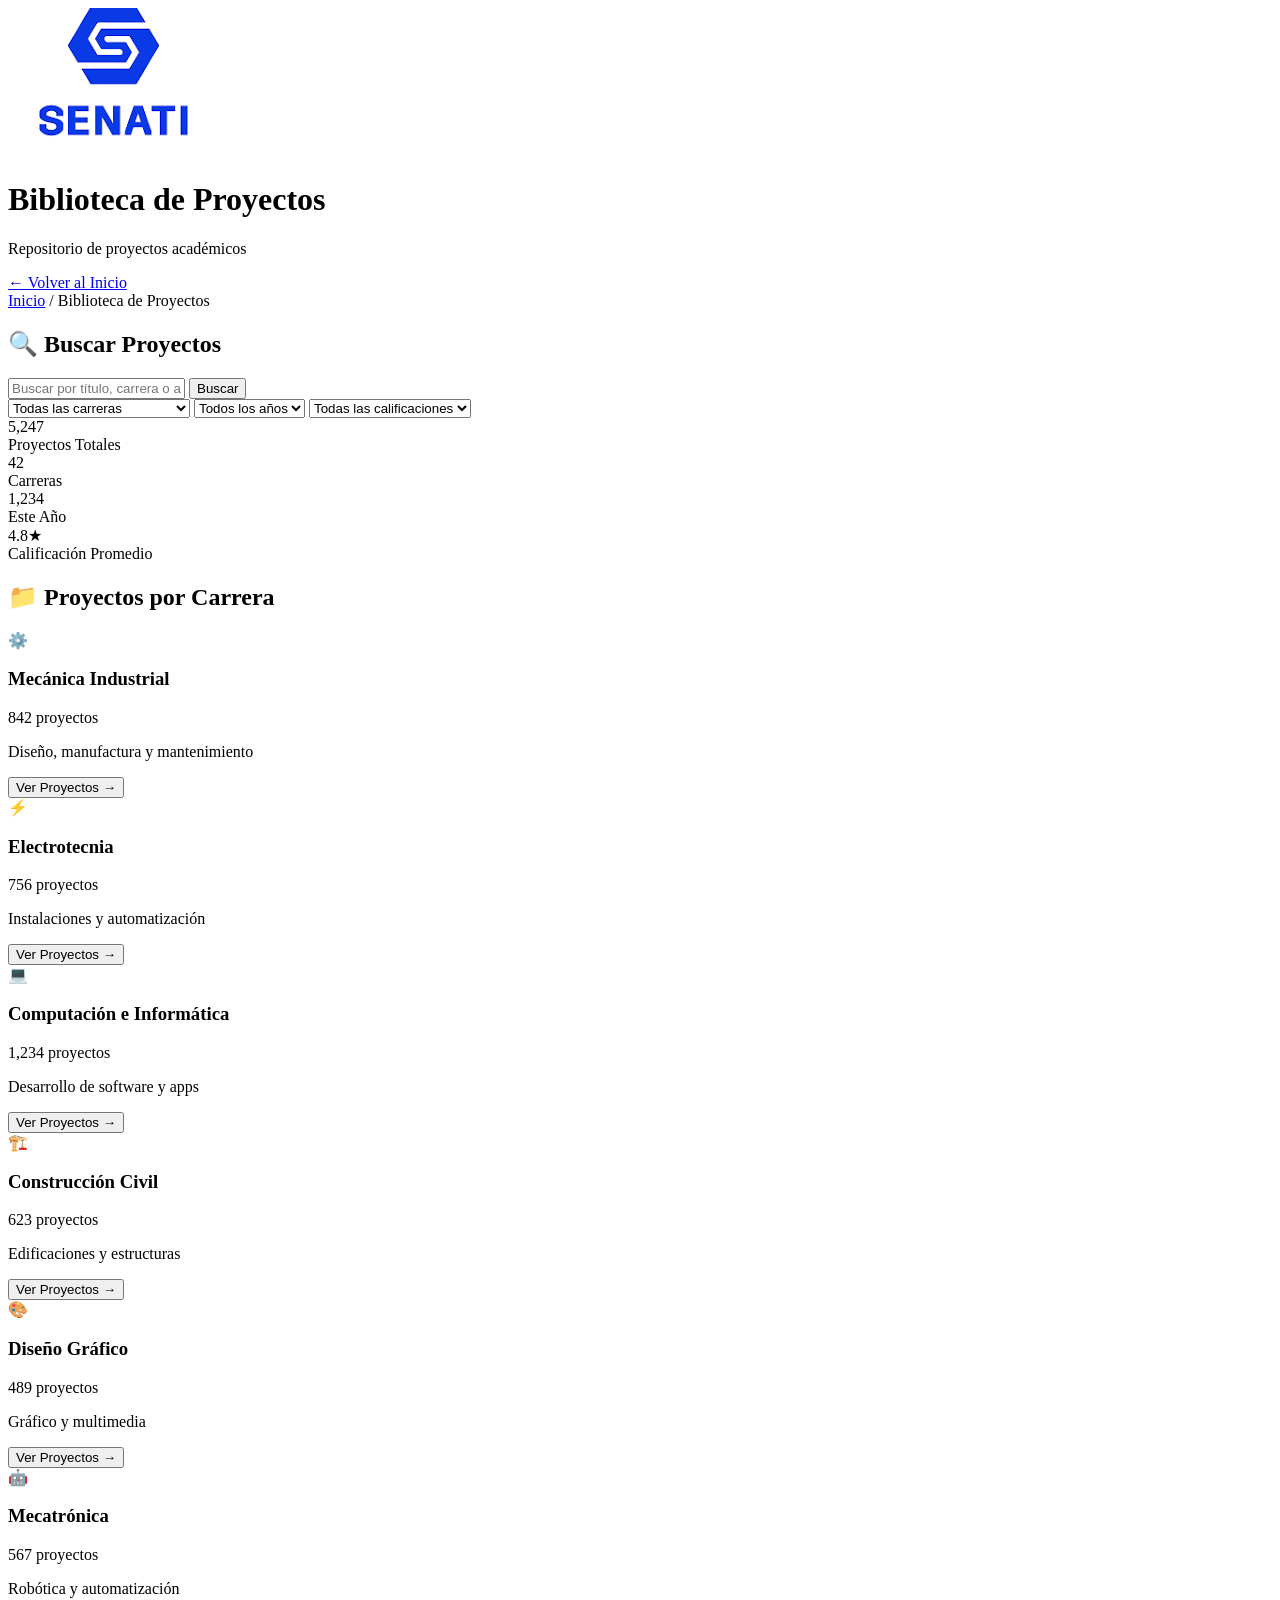
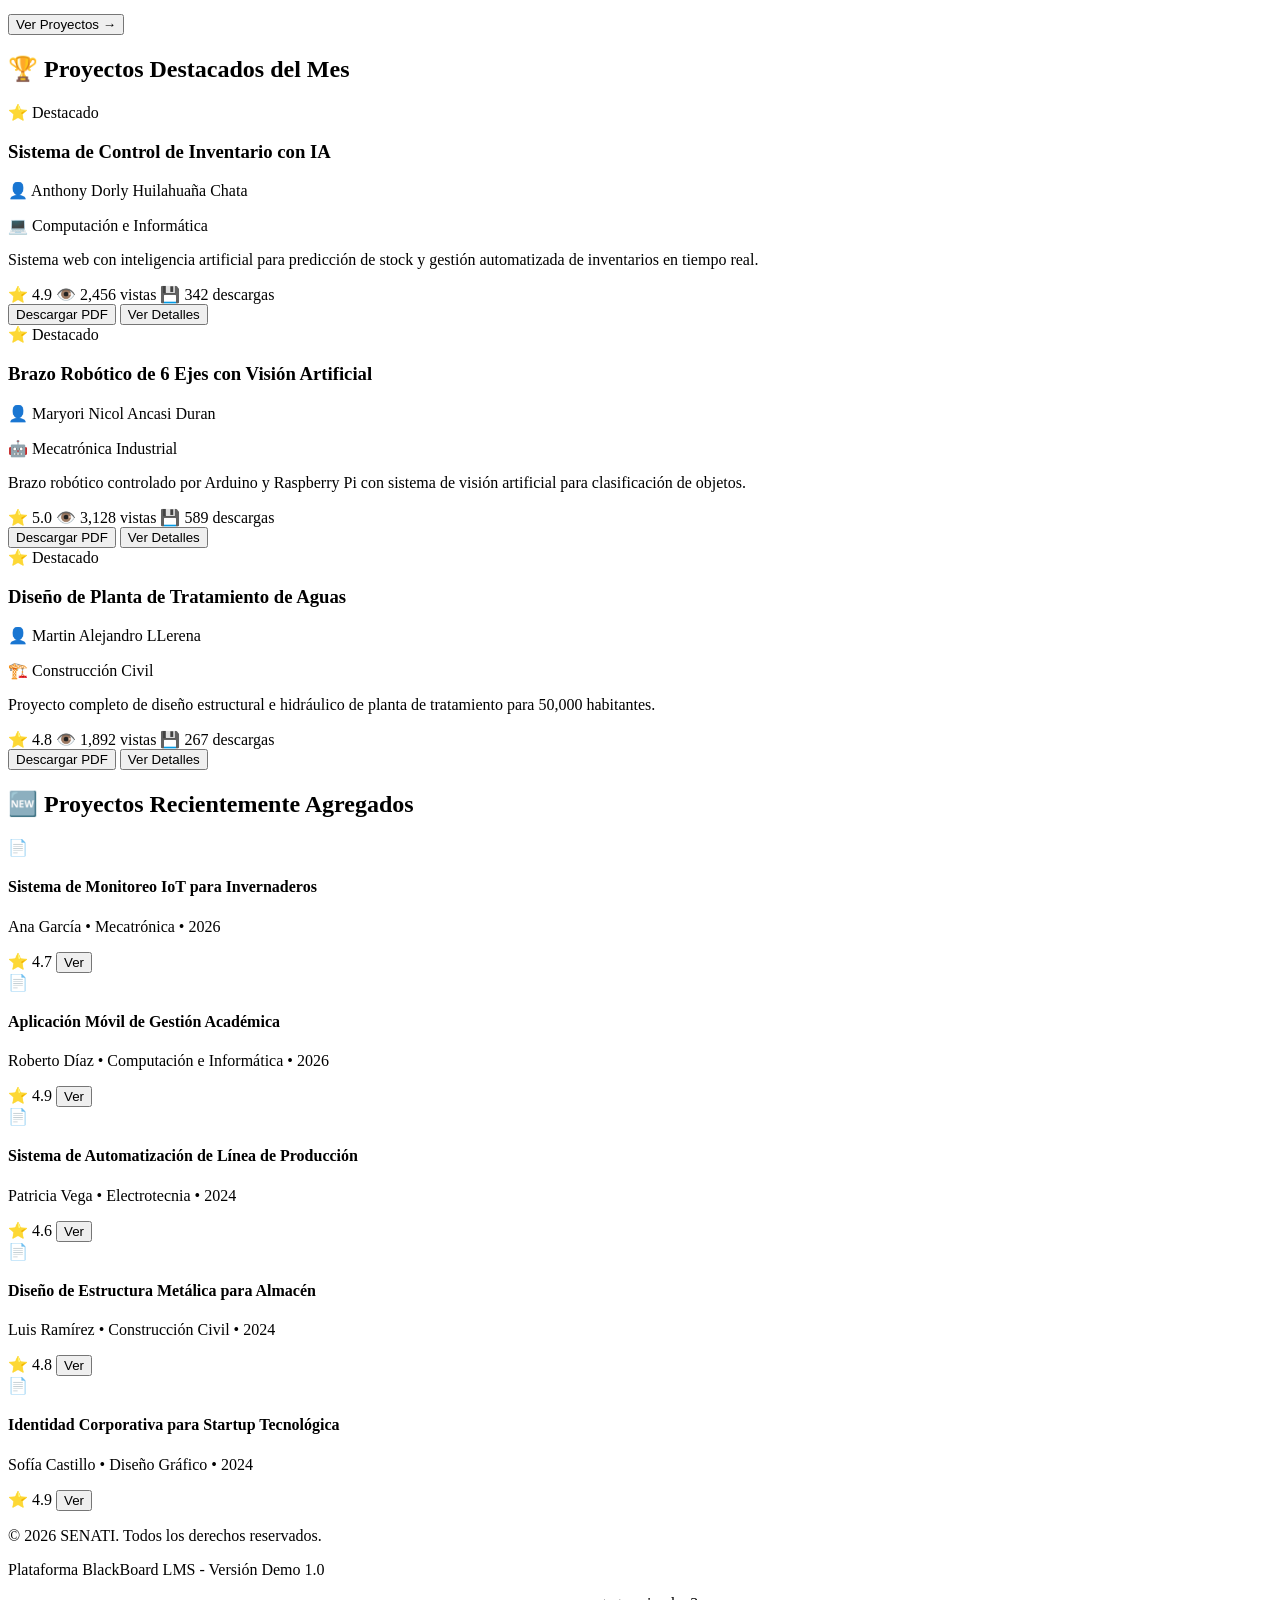
==== page/biblioteca_proyectos.html @ ffcbe1ad "biblioteca_proyectos.html culminado" ====
<!DOCTYPE html>
<html lang="es">
<head>
    <meta charset="UTF-8">
    <meta name="viewport" content="width=device-width, initial-scale=1.0">
    <title>Biblioteca de Proyectos - SENATI</title>
    <link rel="shortcut icon" href="../img/logo-senati.png" type="image/x-icon">
    <link rel="stylesheet" href="../css/pages.css">
</head>
<body>

    <!-- HEADER -->
    <header class="page-header">
        <div class="header-content">
            <div class="header-left">
                <img src="../img/logo-senati.png" alt="SENATI" class="logo">
                <div class="header-title">
                    <h1>Biblioteca de Proyectos</h1>
                    <p>Repositorio de proyectos académicos</p>
                </div>
            </div>
            <a href="../index.html" class="btn-back">← Volver al Inicio</a>
        </div>
    </header>

    <!-- MAIN -->
    <main class="main-content">

        <!-- BREADCRUMB -->
        <div class="breadcrumb">
            <a href="../index.html">Inicio</a> / <span>Biblioteca de Proyectos</span>
        </div>

        <!-- SEARCH -->
        <div class="search-container">
            <h2>🔍 Buscar Proyectos</h2>
            <div class="search-bar">
                <input type="text" placeholder="Buscar por título, carrera o autor...">
                <button class="btn-search">Buscar</button>
            </div>
            <div class="search-filters">
                <select>
                    <option>Todas las carreras</option>
                    <option>Mecánica Industrial</option>
                    <option>Electrotecnia</option>
                    <option>Computación e Informática</option>
                    <option>Construcción Civil</option>
                    <option>Mecatrónica</option>
                </select>
                <select>
                    <option>Todos los años</option>
                    <option>2024</option>
                    <option>2023</option>
                    <option>2022</option>
                </select>
                <select>
                    <option>Todas las calificaciones</option>
                    <option>Excelente (18-20)</option>
                    <option>Bueno (15-17)</option>
                </select>
            </div>
        </div>

        <!-- STATS -->
        <div class="stats-grid">
            <div class="stat-card">
                <div class="stat-number">5,247</div>
                <div class="stat-label">Proyectos Totales</div>
            </div>
            <div class="stat-card">
                <div class="stat-number">42</div>
                <div class="stat-label">Carreras</div>
            </div>
            <div class="stat-card">
                <div class="stat-number">1,234</div>
                <div class="stat-label">Este Año</div>
            </div>
            <div class="stat-card">
                <div class="stat-number">4.8★</div>
                <div class="stat-label">Calificación Promedio</div>
            </div>
        </div>

        <!-- PROYECTOS POR CARRERA -->
        <section class="projects-by-career">
            <h2>📁 Proyectos por Carrera</h2>
            <div class="career-projects-grid">
                <div class="career-project-card">
                    <div class="career-project-icon">⚙️</div>
                    <h3>Mecánica Industrial</h3>
                    <p class="project-count">842 proyectos</p>
                    <p class="project-desc">Diseño, manufactura y mantenimiento</p>
                    <button class="btn-view-projects">Ver Proyectos →</button>
                </div>

                <div class="career-project-card">
                    <div class="career-project-icon">⚡</div>
                    <h3>Electrotecnia</h3>
                    <p class="project-count">756 proyectos</p>
                    <p class="project-desc">Instalaciones y automatización</p>
                    <button class="btn-view-projects">Ver Proyectos →</button>
                </div>

                <div class="career-project-card">
                    <div class="career-project-icon">💻</div>
                    <h3>Computación e Informática</h3>
                    <p class="project-count">1,234 proyectos</p>
                    <p class="project-desc">Desarrollo de software y apps</p>
                    <button class="btn-view-projects">Ver Proyectos →</button>
                </div>

                <div class="career-project-card">
                    <div class="career-project-icon">🏗️</div>
                    <h3>Construcción Civil</h3>
                    <p class="project-count">623 proyectos</p>
                    <p class="project-desc">Edificaciones y estructuras</p>
                    <button class="btn-view-projects">Ver Proyectos →</button>
                </div>

                <div class="career-project-card">
                    <div class="career-project-icon">🎨</div>
                    <h3>Diseño Gráfico</h3>
                    <p class="project-count">489 proyectos</p>
                    <p class="project-desc">Gráfico y multimedia</p>
                    <button class="btn-view-projects">Ver Proyectos →</button>
                </div>

                <div class="career-project-card">
                    <div class="career-project-icon">🤖</div>
                    <h3>Mecatrónica</h3>
                    <p class="project-count">567 proyectos</p>
                    <p class="project-desc">Robótica y automatización</p>
                    <button class="btn-view-projects">Ver Proyectos →</button>
                </div>
            </div>
        </section>

        <!-- DESTACADOS -->
        <section class="featured-projects">
            <h2>🏆 Proyectos Destacados del Mes</h2>
            <div class="featured-grid">
                <div class="featured-card">
                    <div class="featured-badge">⭐ Destacado</div>
                    <h3>Sistema de Control de Inventario con IA</h3>
                    <p class="featured-author">👤 Anthony Dorly Huilahuaña Chata</p>
                    <p class="featured-career">💻 Computación e Informática</p>
                    <p class="featured-desc">Sistema web con inteligencia artificial para predicción de stock y gestión automatizada de inventarios en tiempo real.</p>
                    <div class="featured-stats">
                        <span>⭐ 4.9</span>
                        <span>👁️ 2,456 vistas</span>
                        <span>💾 342 descargas</span>
                    </div>
                    <div class="featured-actions">
                        <button class="btn-download">Descargar PDF</button>
                        <button class="btn-view">Ver Detalles</button>
                    </div>
                </div>

                <div class="featured-card">
                    <div class="featured-badge">⭐ Destacado</div>
                    <h3>Brazo Robótico de 6 Ejes con Visión Artificial</h3>
                    <p class="featured-author">👤 Maryori Nicol Ancasi Duran</p>
                    <p class="featured-career">🤖 Mecatrónica Industrial</p>
                    <p class="featured-desc">Brazo robótico controlado por Arduino y Raspberry Pi con sistema de visión artificial para clasificación de objetos.</p>
                    <div class="featured-stats">
                        <span>⭐ 5.0</span>
                        <span>👁️ 3,128 vistas</span>
                        <span>💾 589 descargas</span>
                    </div>
                    <div class="featured-actions">
                        <button class="btn-download">Descargar PDF</button>
                        <button class="btn-view">Ver Detalles</button>
                    </div>
                </div>

                <div class="featured-card">
                    <div class="featured-badge">⭐ Destacado</div>
                    <h3>Diseño de Planta de Tratamiento de Aguas</h3>
                    <p class="featured-author">👤 Martin Alejandro LLerena</p>
                    <p class="featured-career">🏗️ Construcción Civil</p>
                    <p class="featured-desc">Proyecto completo de diseño estructural e hidráulico de planta de tratamiento para 50,000 habitantes.</p>
                    <div class="featured-stats">
                        <span>⭐ 4.8</span>
                        <span>👁️ 1,892 vistas</span>
                        <span>💾 267 descargas</span>
                    </div>
                    <div class="featured-actions">
                        <button class="btn-download">Descargar PDF</button>
                        <button class="btn-view">Ver Detalles</button>
                    </div>
                </div>
            </div>
        </section>

        <!-- RECIENTES -->
        <section class="recent-projects">
            <h2>🆕 Proyectos Recientemente Agregados</h2>
            <div class="recent-list">
                <div class="recent-item">
                    <div class="recent-icon">📄</div>
                    <div class="recent-info">
                        <h4>Sistema de Monitoreo IoT para Invernaderos</h4>
                        <p>Ana García • Mecatrónica • 2026</p>
                    </div>
                    <div class="recent-meta">
                        <span class="recent-rating">⭐ 4.7</span>
                        <button class="btn-small">Ver</button>
                    </div>
                </div>

                <div class="recent-item">
                    <div class="recent-icon">📄</div>
                    <div class="recent-info">
                        <h4>Aplicación Móvil de Gestión Académica</h4>
                        <p>Roberto Díaz • Computación e Informática • 2026</p>
                    </div>
                    <div class="recent-meta">
                        <span class="recent-rating">⭐ 4.9</span>
                        <button class="btn-small">Ver</button>
                    </div>
                </div>

                <div class="recent-item">
                    <div class="recent-icon">📄</div>
                    <div class="recent-info">
                        <h4>Sistema de Automatización de Línea de Producción</h4>
                        <p>Patricia Vega • Electrotecnia • 2024</p>
                    </div>
                    <div class="recent-meta">
                        <span class="recent-rating">⭐ 4.6</span>
                        <button class="btn-small">Ver</button>
                    </div>
                </div>

                <div class="recent-item">
                    <div class="recent-icon">📄</div>
                    <div class="recent-info">
                        <h4>Diseño de Estructura Metálica para Almacén</h4>
                        <p>Luis Ramírez • Construcción Civil • 2024</p>
                    </div>
                    <div class="recent-meta">
                        <span class="recent-rating">⭐ 4.8</span>
                        <button class="btn-small">Ver</button>
                    </div>
                </div>

                <div class="recent-item">
                    <div class="recent-icon">📄</div>
                    <div class="recent-info">
                        <h4>Identidad Corporativa para Startup Tecnológica</h4>
                        <p>Sofía Castillo • Diseño Gráfico • 2024</p>
                    </div>
                    <div class="recent-meta">
                        <span class="recent-rating">⭐ 4.9</span>
                        <button class="btn-small">Ver</button>
                    </div>
                </div>
            </div>
        </section>

        <footer class="page-footer">
    <div class="footer-content">
        <p>&copy; 2026 SENATI. Todos los derechos reservados.</p>
        <p>Plataforma BlackBoard LMS - Versión Demo 1.0</p>
    </div>
</footer>

    </main>

</body>
<div><center>parte terminada :3</center></div>


</html>
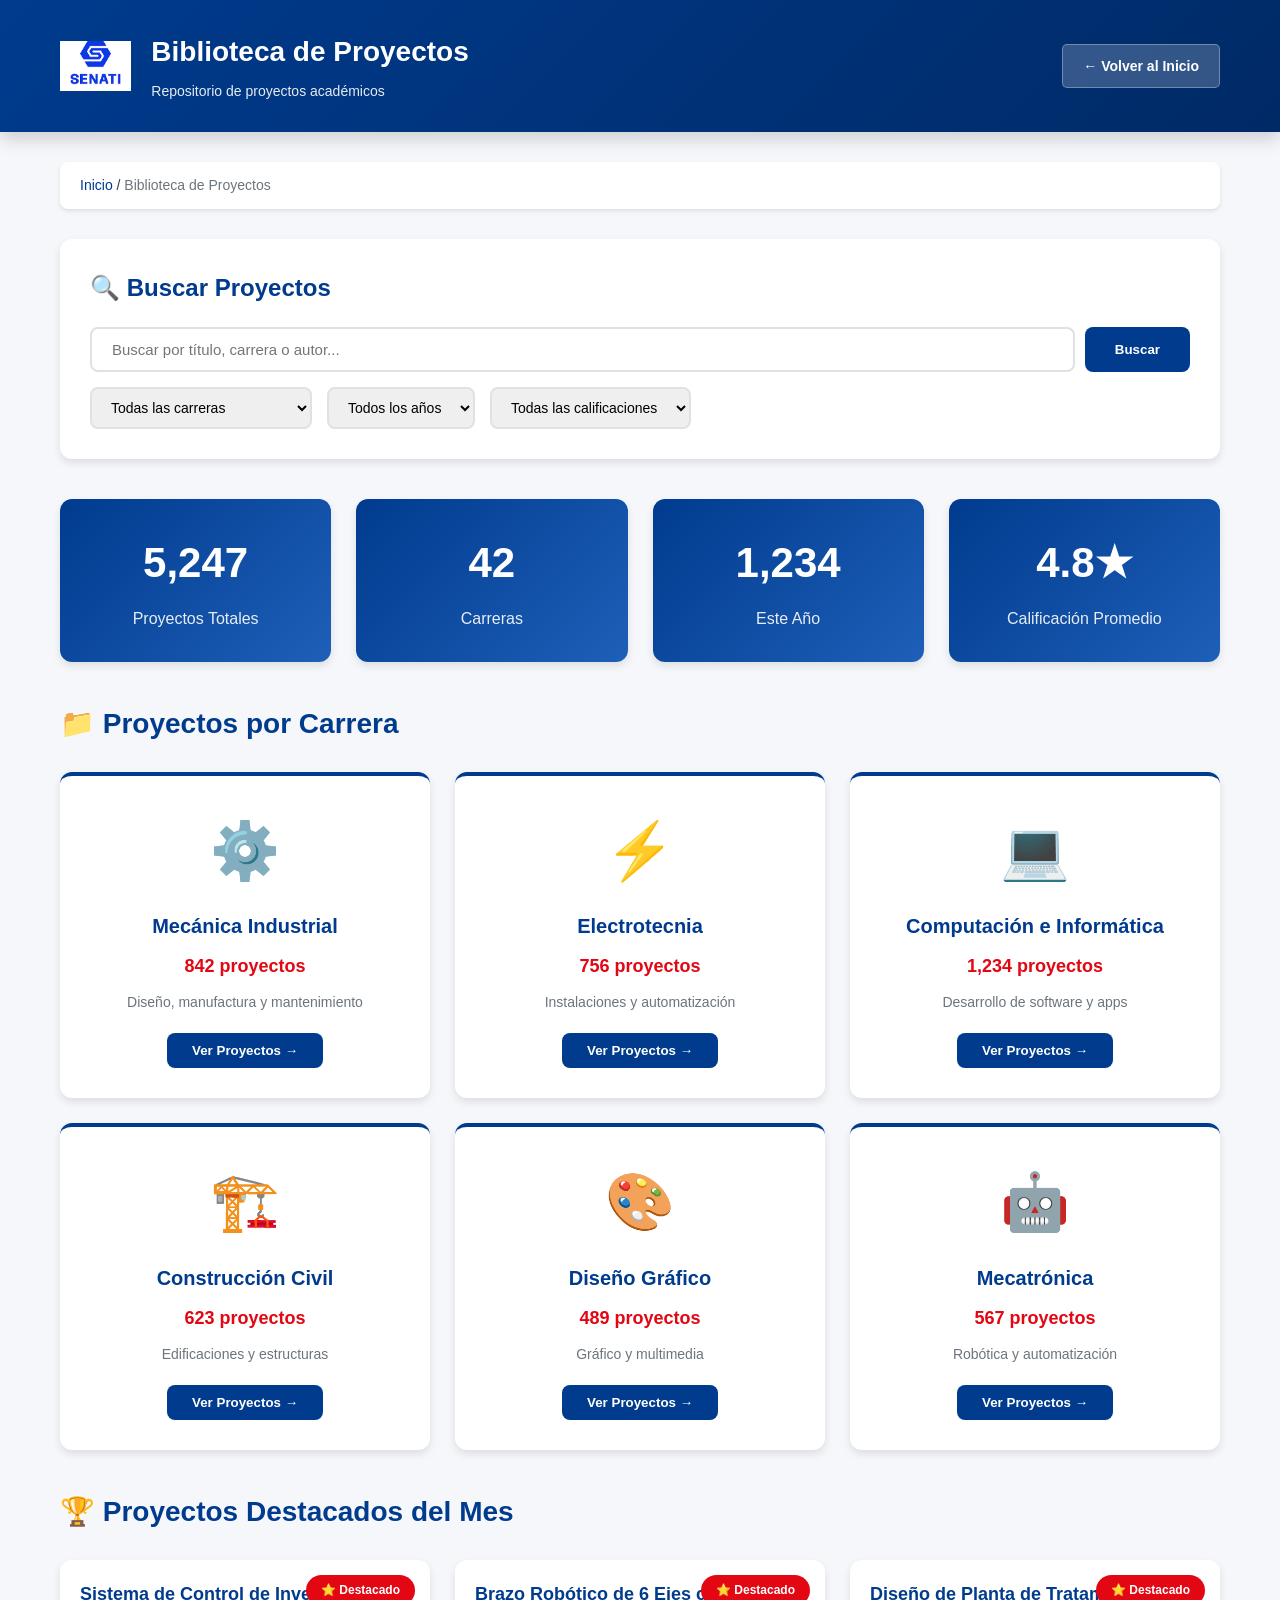
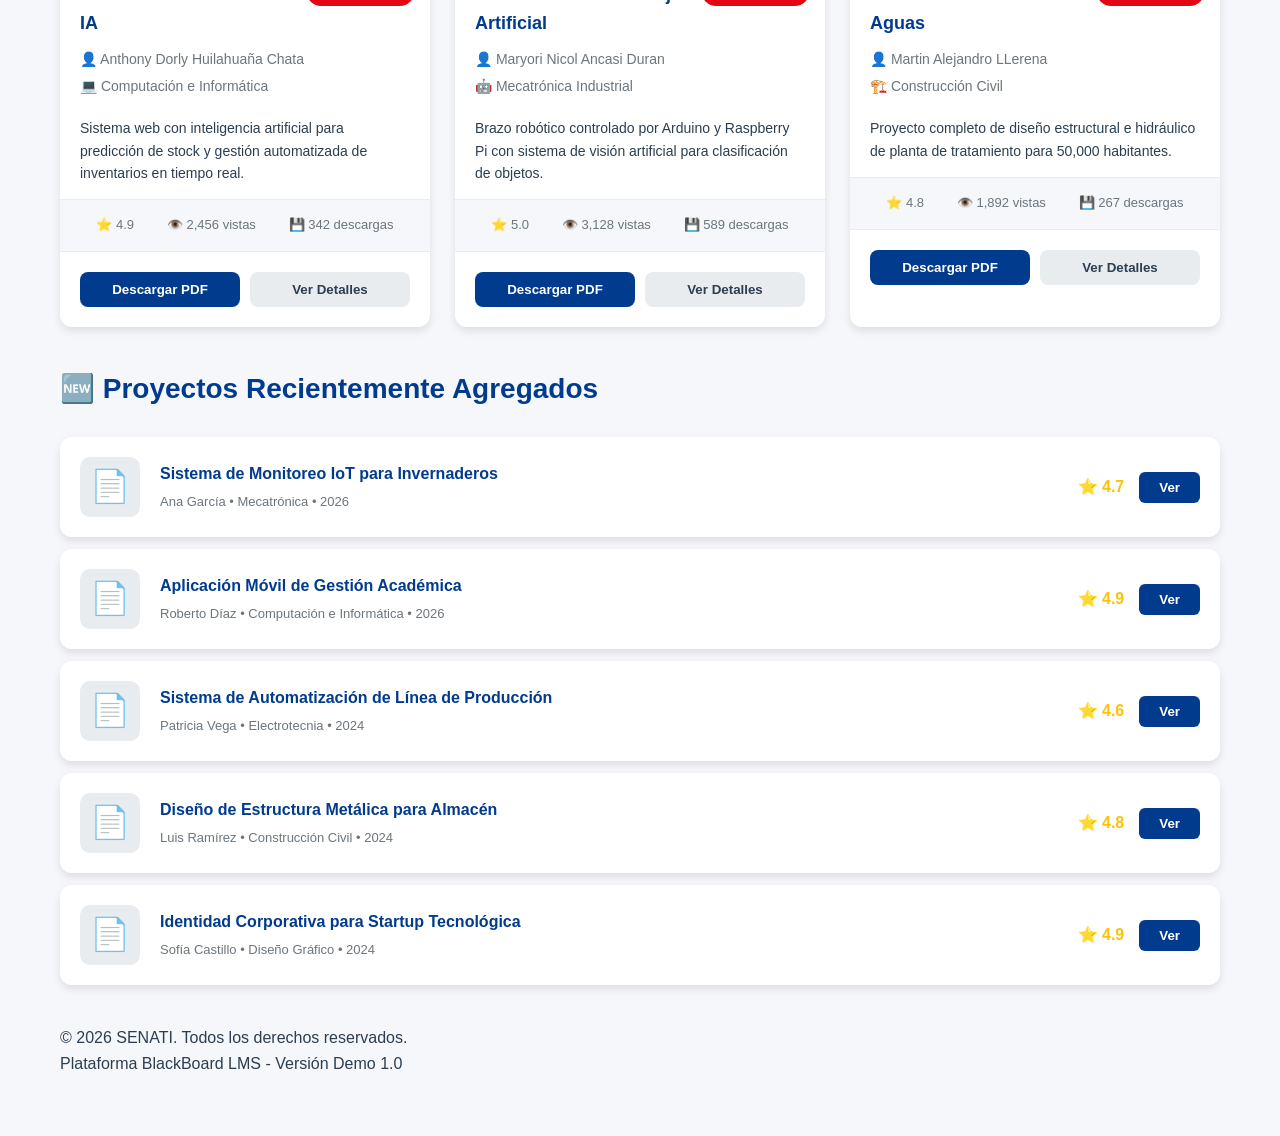
==== commit 091a243c: "Remove 'parte terminada :3' message from HTML" ====
--- a/page/biblioteca_proyectos.html
+++ b/page/biblioteca_proyectos.html
@@ -268,7 +268,7 @@
     </main>
 
 </body>
-<div><center>parte terminada :3</center></div>
+
 
 
 </html>
--- a/css/pages.css
+++ b/css/pages.css
@@ -0,0 +1,2617 @@
+/* ================================
+   PÁGINAS INTERNAS - SENATI
+   Diseño profesional para todas las páginas
+   ================================ */
+
+/* RESET Y VARIABLES */
+* {
+    margin: 0;
+    padding: 0;
+    box-sizing: border-box;
+}
+
+:root {
+    --senati-blue: #003b8e;
+    --senati-blue-dark: #002a66;
+    --senati-blue-light: #1e5fb8;
+    --senati-red: #e30613;
+    --senati-red-dark: #c00510;
+    --white: #ffffff;
+    --gray-bg: #f5f7fa;
+    --gray-light: #e9ecef;
+    --gray-medium: #dee2e6;
+    --text-dark: #2c3e50;
+    --text-gray: #6c757d;
+    --success: #28a745;
+    --warning: #ffc107;
+    --danger: #dc3545;
+    --info: #17a2b8;
+    --shadow-sm: 0 2px 4px rgba(0, 0, 0, 0.1);
+    --shadow: 0 4px 8px rgba(0, 0, 0, 0.1);
+    --shadow-lg: 0 8px 16px rgba(0, 0, 0, 0.15);
+    --shadow-xl: 0 12px 24px rgba(0, 0, 0, 0.2);
+}
+
+body {
+    font-family: 'Segoe UI', -apple-system, BlinkMacSystemFont, sans-serif;
+    background: var(--gray-bg);
+    color: var(--text-dark);
+    line-height: 1.6;
+    min-height: 100vh;
+}
+
+/* ================================
+   HEADER DE PÁGINAS
+   ================================ */
+.page-header {
+    background: linear-gradient(135deg, var(--senati-blue) 0%, var(--senati-blue-dark) 100%);
+    color: var(--white);
+    padding: 30px 0;
+    box-shadow: var(--shadow-lg);
+    position: sticky;
+    top: 0;
+    z-index: 100;
+}
+
+.header-content {
+    max-width: 1200px;
+    margin: 0 auto;
+    padding: 0 20px;
+    display: flex;
+    justify-content: space-between;
+    align-items: center;
+    gap: 20px;
+}
+
+.header-left {
+    display: flex;
+    align-items: center;
+    gap: 20px;
+}
+
+.header-left .logo {
+    height: 50px;
+    transition: transform 0.3s;
+}
+
+.header-left .logo:hover {
+    transform: scale(1.05);
+}
+
+.header-title h1 {
+    font-size: 28px;
+    font-weight: 700;
+    margin-bottom: 5px;
+}
+
+.header-title p {
+    font-size: 14px;
+    opacity: 0.9;
+}
+
+.btn-back {
+    background: rgba(255, 255, 255, 0.2);
+    color: var(--white);
+    padding: 10px 20px;
+    border-radius: 5px;
+    text-decoration: none;
+    font-size: 14px;
+    font-weight: 600;
+    transition: all 0.3s;
+    border: 1px solid rgba(255, 255, 255, 0.3);
+}
+
+.btn-back:hover {
+    background: var(--senati-red);
+    border-color: var(--senati-red);
+    transform: translateX(-5px);
+}
+
+/* ================================
+   MAIN CONTENT
+   ================================ */
+.main-content {
+    max-width: 1200px;
+    margin: 0 auto;
+    padding: 30px 20px 60px;
+}
+
+/* BREADCRUMB */
+.breadcrumb {
+    background: var(--white);
+    padding: 12px 20px;
+    border-radius: 8px;
+    margin-bottom: 30px;
+    box-shadow: var(--shadow-sm);
+    font-size: 14px;
+}
+
+.breadcrumb a {
+    color: var(--senati-blue);
+    text-decoration: none;
+    transition: color 0.3s;
+}
+
+.breadcrumb a:hover {
+    color: var(--senati-red);
+}
+
+.breadcrumb span {
+    color: var(--text-gray);
+}
+
+/* ================================
+   INFO BOX
+   ================================ */
+.info-box {
+    background: linear-gradient(135deg, var(--senati-blue) 0%, var(--senati-blue-light) 100%);
+    color: var(--white);
+    padding: 40px;
+    border-radius: 12px;
+    margin-bottom: 40px;
+    box-shadow: var(--shadow-lg);
+}
+
+.info-box h2 {
+    font-size: 32px;
+    margin-bottom: 15px;
+    font-weight: 700;
+}
+
+.info-box p {
+    font-size: 16px;
+    line-height: 1.8;
+    margin-bottom: 25px;
+    opacity: 0.95;
+}
+
+.info-box.blackboard-theme {
+    background: linear-gradient(135deg, #2c2c2c 0%, #1a1a1a 100%);
+}
+
+.info-box.titulacion-theme {
+    background: linear-gradient(135deg, var(--senati-red) 0%, #a00410 100%);
+}
+
+.access-button {
+    display: inline-block;
+    background: var(--white);
+    color: var(--senati-blue);
+    padding: 15px 30px;
+    border-radius: 8px;
+    text-decoration: none;
+    font-weight: 700;
+    font-size: 16px;
+    transition: all 0.3s;
+    box-shadow: var(--shadow);
+}
+
+.access-button:hover {
+    background: var(--senati-red);
+    color: var(--white);
+    transform: translateY(-3px);
+    box-shadow: var(--shadow-xl);
+}
+
+/* ================================
+   SEARCH CONTAINER
+   ================================ */
+.search-container {
+    background: var(--white);
+    padding: 30px;
+    border-radius: 12px;
+    margin-bottom: 40px;
+    box-shadow: var(--shadow);
+}
+
+.search-container h2 {
+    color: var(--senati-blue);
+    font-size: 24px;
+    margin-bottom: 20px;
+}
+
+.search-bar {
+    display: flex;
+    gap: 10px;
+    margin-bottom: 15px;
+}
+
+.search-bar input {
+    flex: 1;
+    padding: 12px 20px;
+    border: 2px solid var(--gray-medium);
+    border-radius: 8px;
+    font-size: 15px;
+    transition: border-color 0.3s;
+}
+
+.search-bar input:focus {
+    outline: none;
+    border-color: var(--senati-blue);
+}
+
+.btn-search {
+    background: var(--senati-blue);
+    color: var(--white);
+    padding: 12px 30px;
+    border: none;
+    border-radius: 8px;
+    font-weight: 600;
+    cursor: pointer;
+    transition: all 0.3s;
+}
+
+.btn-search:hover {
+    background: var(--senati-red);
+    transform: translateY(-2px);
+}
+
+.search-filters {
+    display: flex;
+    gap: 15px;
+    flex-wrap: wrap;
+}
+
+.search-filters select {
+    padding: 10px 15px;
+    border: 2px solid var(--gray-medium);
+    border-radius: 8px;
+    font-size: 14px;
+    cursor: pointer;
+    transition: border-color 0.3s;
+}
+
+.search-filters select:focus {
+    outline: none;
+    border-color: var(--senati-blue);
+}
+
+/* ================================
+   CATEGORIES GRID (BIBLIOTECA)
+   ================================ */
+.categories-grid {
+    display: grid;
+    grid-template-columns: repeat(auto-fit, minmax(280px, 1fr));
+    gap: 25px;
+    margin-bottom: 40px;
+}
+
+.category-card {
+    background: var(--white);
+    padding: 30px;
+    border-radius: 12px;
+    text-align: center;
+    box-shadow: var(--shadow);
+    transition: all 0.3s;
+    border-top: 4px solid var(--senati-blue);
+}
+
+.category-card:hover {
+    transform: translateY(-8px);
+    box-shadow: var(--shadow-xl);
+    border-top-color: var(--senati-red);
+}
+
+.category-icon {
+    font-size: 48px;
+    margin-bottom: 15px;
+}
+
+.category-card h3 {
+    color: var(--senati-blue);
+    font-size: 20px;
+    margin-bottom: 10px;
+    font-weight: 700;
+}
+
+.category-count {
+    color: var(--senati-red);
+    font-weight: 700;
+    font-size: 18px;
+    margin-bottom: 10px;
+}
+
+.category-card p {
+    color: var(--text-gray);
+    font-size: 14px;
+    margin-bottom: 20px;
+}
+
+.btn-category {
+    background: var(--senati-blue);
+    color: var(--white);
+    padding: 10px 25px;
+    border: none;
+    border-radius: 6px;
+    font-weight: 600;
+    cursor: pointer;
+    transition: all 0.3s;
+}
+
+.btn-category:hover {
+    background: var(--senati-red);
+    transform: scale(1.05);
+}
+
+/* ================================
+   POPULAR BOOKS SECTION
+   ================================ */
+.popular-section {
+    margin-bottom: 40px;
+}
+
+.popular-section h2 {
+    color: var(--senati-blue);
+    font-size: 28px;
+    margin-bottom: 25px;
+}
+
+.books-grid {
+    display: grid;
+    grid-template-columns: repeat(auto-fit, minmax(240px, 1fr));
+    gap: 25px;
+}
+
+.book-card {
+    background: var(--white);
+    padding: 25px;
+    border-radius: 12px;
+    box-shadow: var(--shadow);
+    text-align: center;
+    transition: all 0.3s;
+}
+
+.book-card:hover {
+    transform: translateY(-5px);
+    box-shadow: var(--shadow-lg);
+}
+
+.book-cover {
+    font-size: 72px;
+    margin-bottom: 15px;
+}
+
+.book-card h4 {
+    color: var(--senati-blue);
+    font-size: 16px;
+    margin-bottom: 8px;
+    font-weight: 700;
+}
+
+.book-author {
+    color: var(--text-gray);
+    font-size: 13px;
+    margin-bottom: 10px;
+}
+
+.book-stats {
+    font-size: 13px;
+    color: var(--text-gray);
+    margin-bottom: 15px;
+}
+
+.btn-book {
+    background: var(--senati-red);
+    color: var(--white);
+    padding: 8px 20px;
+    border: none;
+    border-radius: 6px;
+    font-weight: 600;
+    cursor: pointer;
+    transition: all 0.3s;
+}
+
+.btn-book:hover {
+    background: var(--senati-blue);
+    transform: scale(1.05);
+}
+
+/* ================================
+   CAREERS SECTION
+   ================================ */
+.careers-section {
+    margin-bottom: 40px;
+}
+
+.careers-section h2 {
+    color: var(--senati-blue);
+    font-size: 28px;
+    margin-bottom: 25px;
+}
+
+.careers-list {
+    display: flex;
+    flex-direction: column;
+    gap: 15px;
+}
+
+.career-item {
+    background: var(--white);
+    padding: 20px;
+    border-radius: 12px;
+    display: flex;
+    align-items: center;
+    gap: 20px;
+    box-shadow: var(--shadow);
+    transition: all 0.3s;
+}
+
+.career-item:hover {
+    transform: translateX(10px);
+    box-shadow: var(--shadow-lg);
+}
+
+.career-icon {
+    font-size: 40px;
+    background: var(--gray-light);
+    width: 70px;
+    height: 70px;
+    display: flex;
+    align-items: center;
+    justify-content: center;
+    border-radius: 12px;
+}
+
+.career-info {
+    flex: 1;
+}
+
+.career-info h3 {
+    color: var(--senati-blue);
+    font-size: 18px;
+    margin-bottom: 5px;
+    font-weight: 700;
+}
+
+.career-info p {
+    color: var(--text-gray);
+    font-size: 14px;
+}
+
+.btn-career {
+    background: var(--senati-blue);
+    color: var(--white);
+    padding: 10px 25px;
+    border: none;
+    border-radius: 6px;
+    font-weight: 600;
+    cursor: pointer;
+    transition: all 0.3s;
+}
+
+.btn-career:hover {
+    background: var(--senati-red);
+}
+
+/* ================================
+   EMAIL CONTAINER (CORREO)
+   ================================ */
+.email-container {
+    background: var(--white);
+    border-radius: 12px;
+    box-shadow: var(--shadow);
+    overflow: hidden;
+    display: grid;
+    grid-template-columns: 250px 1fr;
+    min-height: 600px;
+}
+
+.sidebar {
+    background: var(--gray-light);
+    padding: 20px;
+    border-right: 1px solid var(--gray-medium);
+}
+
+.btn-compose {
+    width: 100%;
+    background: var(--senati-red);
+    color: var(--white);
+    padding: 12px;
+    border: none;
+    border-radius: 8px;
+    font-weight: 700;
+    font-size: 15px;
+    cursor: pointer;
+    margin-bottom: 20px;
+    transition: all 0.3s;
+}
+
+.btn-compose:hover {
+    background: var(--senati-blue);
+    transform: scale(1.02);
+}
+
+.sidebar-menu {
+    list-style: none;
+}
+
+.sidebar-menu li {
+    margin-bottom: 5px;
+}
+
+.sidebar-menu a {
+    display: flex;
+    align-items: center;
+    justify-content: space-between;
+    padding: 12px 15px;
+    color: var(--text-dark);
+    text-decoration: none;
+    border-radius: 8px;
+    font-size: 14px;
+    transition: all 0.3s;
+}
+
+.sidebar-menu a:hover {
+    background: var(--white);
+}
+
+.sidebar-menu a.active {
+    background: var(--senati-blue);
+    color: var(--white);
+    font-weight: 600;
+}
+
+.menu-badge {
+    background: var(--senati-red);
+    color: var(--white);
+    padding: 2px 8px;
+    border-radius: 12px;
+    font-size: 12px;
+    font-weight: 700;
+}
+
+.email-content {
+    padding: 20px;
+}
+
+.email-toolbar {
+    display: flex;
+    gap: 10px;
+    padding-bottom: 15px;
+    border-bottom: 2px solid var(--gray-light);
+    margin-bottom: 15px;
+}
+
+.toolbar-btn {
+    background: var(--gray-light);
+    color: var(--text-dark);
+    padding: 8px 15px;
+    border: none;
+    border-radius: 6px;
+    font-size: 14px;
+    cursor: pointer;
+    transition: all 0.3s;
+}
+
+.toolbar-btn:hover {
+    background: var(--senati-blue);
+    color: var(--white);
+}
+
+.email-list {
+    list-style: none;
+}
+
+.email-item {
+    display: grid;
+    grid-template-columns: 30px 1fr 120px;
+    gap: 15px;
+    padding: 15px;
+    border-bottom: 1px solid var(--gray-light);
+    transition: all 0.3s;
+    cursor: pointer;
+}
+
+.email-item:hover {
+    background: var(--gray-bg);
+}
+
+.email-item.unread {
+    background: #f8f9fa;
+}
+
+.email-item.unread .email-from {
+    font-weight: 700;
+}
+
+.email-checkbox {
+    cursor: pointer;
+    width: 18px;
+    height: 18px;
+}
+
+.email-from {
+    color: var(--senati-blue);
+    font-size: 15px;
+    margin-bottom: 5px;
+}
+
+.email-subject {
+    color: var(--text-dark);
+    font-weight: 600;
+    font-size: 14px;
+    margin-bottom: 5px;
+}
+
+.email-preview {
+    color: var(--text-gray);
+    font-size: 13px;
+    overflow: hidden;
+    text-overflow: ellipsis;
+    white-space: nowrap;
+}
+
+.email-date {
+    color: var(--text-gray);
+    font-size: 13px;
+    text-align: right;
+}
+
+/* ================================
+   DASHBOARD (BLACKBOARD)
+   ================================ */
+.dashboard-grid {
+    display: grid;
+    grid-template-columns: repeat(auto-fit, minmax(280px, 1fr));
+    gap: 25px;
+    margin-bottom: 40px;
+}
+
+.dashboard-card {
+    background: var(--white);
+    padding: 30px;
+    border-radius: 12px;
+    box-shadow: var(--shadow);
+    text-align: center;
+    transition: all 0.3s;
+    border-left: 4px solid var(--senati-blue);
+}
+
+.dashboard-card:hover {
+    transform: translateY(-5px);
+    box-shadow: var(--shadow-lg);
+    border-left-color: var(--senati-red);
+}
+
+.dashboard-icon {
+    font-size: 48px;
+    margin-bottom: 15px;
+}
+
+.dashboard-card h3 {
+    color: var(--senati-blue);
+    font-size: 18px;
+    margin-bottom: 10px;
+    font-weight: 700;
+}
+
+.dashboard-stat {
+    color: var(--senati-red);
+    font-size: 24px;
+    font-weight: 700;
+    margin-bottom: 10px;
+}
+
+.dashboard-card p {
+    color: var(--text-gray);
+    font-size: 14px;
+}
+
+/* ================================
+   COURSES SECTION (BLACKBOARD)
+   ================================ */
+.courses-section {
+    margin-bottom: 40px;
+}
+
+.courses-section h2 {
+    color: var(--senati-blue);
+    font-size: 28px;
+    margin-bottom: 25px;
+}
+
+.courses-grid {
+    display: grid;
+    grid-template-columns: repeat(auto-fit, minmax(320px, 1fr));
+    gap: 25px;
+}
+
+.course-card {
+    background: var(--white);
+    border-radius: 12px;
+    overflow: hidden;
+    box-shadow: var(--shadow);
+    transition: all 0.3s;
+}
+
+.course-card:hover {
+    transform: translateY(-5px);
+    box-shadow: var(--shadow-lg);
+}
+
+.course-header {
+    background: linear-gradient(135deg, var(--senati-blue) 0%, var(--senati-blue-light) 100%);
+    color: var(--white);
+    padding: 15px 20px;
+    display: flex;
+    justify-content: space-between;
+    align-items: center;
+}
+
+.course-code {
+    background: rgba(255, 255, 255, 0.2);
+    padding: 5px 12px;
+    border-radius: 20px;
+    font-size: 13px;
+    font-weight: 700;
+}
+
+.course-status {
+    font-size: 12px;
+    font-weight: 600;
+    padding: 4px 10px;
+    border-radius: 12px;
+}
+
+.course-status.active {
+    background: var(--success);
+}
+
+.course-card h3 {
+    color: var(--senati-blue);
+    font-size: 20px;
+    padding: 20px 20px 10px;
+    font-weight: 700;
+}
+
+.course-instructor {
+    color: var(--text-gray);
+    font-size: 14px;
+    padding: 0 20px 15px;
+}
+
+.course-progress {
+    padding: 0 20px 15px;
+}
+
+.progress-label {
+    color: var(--text-gray);
+    font-size: 13px;
+    margin-bottom: 8px;
+}
+
+.progress-bar {
+    background: var(--gray-light);
+    height: 8px;
+    border-radius: 4px;
+    overflow: hidden;
+}
+
+.progress-fill {
+    background: linear-gradient(90deg, var(--senati-blue), var(--senati-red));
+    height: 100%;
+    transition: width 0.3s;
+}
+
+.course-stats {
+    display: flex;
+    gap: 15px;
+    padding: 15px 20px;
+    border-top: 1px solid var(--gray-light);
+    font-size: 13px;
+    color: var(--text-gray);
+}
+
+.btn-course {
+    width: calc(100% - 40px);
+    margin: 0 20px 20px;
+    background: var(--senati-blue);
+    color: var(--white);
+    padding: 12px;
+    border: none;
+    border-radius: 8px;
+    font-weight: 600;
+    cursor: pointer;
+    transition: all 0.3s;
+}
+
+.btn-course:hover {
+    background: var(--senati-red);
+}
+
+/* ================================
+   DEADLINES SECTION
+   ================================ */
+.deadlines-section {
+    margin-bottom: 40px;
+}
+
+.deadlines-section h2 {
+    color: var(--senati-blue);
+    font-size: 28px;
+    margin-bottom: 25px;
+}
+
+.deadlines-list {
+    display: flex;
+    flex-direction: column;
+    gap: 15px;
+}
+
+.deadline-item {
+    background: var(--white);
+    padding: 20px;
+    border-radius: 12px;
+    display: grid;
+    grid-template-columns: 80px 1fr 120px;
+    gap: 20px;
+    align-items: center;
+    box-shadow: var(--shadow);
+    transition: all 0.3s;
+    border-left: 4px solid var(--gray-medium);
+}
+
+.deadline-item:hover {
+    transform: translateX(5px);
+    box-shadow: var(--shadow-lg);
+}
+
+.deadline-item.urgent {
+    border-left-color: var(--danger);
+}
+
+.deadline-item.warning {
+    border-left-color: var(--warning);
+}
+
+.deadline-item.normal {
+    border-left-color: var(--info);
+}
+
+.deadline-date {
+    text-align: center;
+}
+
+.date-day {
+    font-size: 32px;
+    font-weight: 700;
+    color: var(--senati-blue);
+    line-height: 1;
+}
+
+.date-month {
+    font-size: 14px;
+    color: var(--text-gray);
+    font-weight: 600;
+    text-transform: uppercase;
+}
+
+.deadline-info h4 {
+    color: var(--senati-blue);
+    font-size: 16px;
+    margin-bottom: 5px;
+    font-weight: 700;
+}
+
+.deadline-info p {
+    color: var(--text-gray);
+    font-size: 14px;
+    margin-bottom: 8px;
+}
+
+.deadline-course {
+    display: inline-block;
+    background: var(--gray-light);
+    padding: 4px 10px;
+    border-radius: 12px;
+    font-size: 12px;
+    font-weight: 600;
+    color: var(--senati-blue);
+}
+
+.status-badge {
+    padding: 6px 15px;
+    border-radius: 20px;
+    font-size: 13px;
+    font-weight: 600;
+    color: var(--white);
+}
+
+.status-badge.urgent {
+    background: var(--danger);
+}
+
+.status-badge.warning {
+    background: var(--warning);
+    color: var(--text-dark);
+}
+
+.status-badge.normal {
+    background: var(--info);
+}
+
+/* ================================
+   ANNOUNCEMENTS
+   ================================ */
+.announcements-section {
+    margin-bottom: 40px;
+}
+
+.announcements-section h2 {
+    color: var(--senati-blue);
+    font-size: 28px;
+    margin-bottom: 25px;
+}
+
+.announcements-list {
+    display: flex;
+    flex-direction: column;
+    gap: 15px;
+}
+
+.announcement-item {
+    background: var(--white);
+    padding: 20px;
+    border-radius: 12px;
+    display: flex;
+    gap: 20px;
+    box-shadow: var(--shadow);
+    transition: all 0.3s;
+}
+
+.announcement-item:hover {
+    transform: translateX(5px);
+    box-shadow: var(--shadow-lg);
+}
+
+.announcement-icon {
+    font-size: 32px;
+    background: var(--gray-light);
+    width: 60px;
+    height: 60px;
+    display: flex;
+    align-items: center;
+    justify-content: center;
+    border-radius: 12px;
+    flex-shrink: 0;
+}
+
+.announcement-content h4 {
+    color: var(--senati-blue);
+    font-size: 16px;
+    margin-bottom: 8px;
+    font-weight: 700;
+}
+
+.announcement-content p {
+    color: var(--text-gray);
+    font-size: 14px;
+    margin-bottom: 8px;
+}
+
+.announcement-date {
+    color: var(--text-gray);
+    font-size: 12px;
+    font-style: italic;
+}
+
+/* ================================
+   STATS GRID (PROYECTOS)
+   ================================ */
+.stats-grid {
+    display: grid;
+    grid-template-columns: repeat(auto-fit, minmax(240px, 1fr));
+    gap: 25px;
+    margin-bottom: 40px;
+}
+
+.stat-card {
+    background: linear-gradient(135deg, var(--senati-blue) 0%, var(--senati-blue-light) 100%);
+    color: var(--white);
+    padding: 30px;
+    border-radius: 12px;
+    text-align: center;
+    box-shadow: var(--shadow);
+    transition: all 0.3s;
+}
+
+.stat-card:hover {
+    transform: translateY(-5px);
+    box-shadow: var(--shadow-xl);
+}
+
+.stat-number {
+    font-size: 42px;
+    font-weight: 700;
+    margin-bottom: 10px;
+}
+
+.stat-label {
+    font-size: 16px;
+    opacity: 0.9;
+}
+
+/* ================================
+   PROJECT CARDS
+   ================================ */
+.projects-by-career {
+    margin-bottom: 40px;
+}
+
+.projects-by-career h2 {
+    color: var(--senati-blue);
+    font-size: 28px;
+    margin-bottom: 25px;
+}
+
+.career-projects-grid {
+    display: grid;
+    grid-template-columns: repeat(auto-fit, minmax(300px, 1fr));
+    gap: 25px;
+}
+
+.career-project-card {
+    background: var(--white);
+    padding: 30px;
+    border-radius: 12px;
+    box-shadow: var(--shadow);
+    text-align: center;
+    transition: all 0.3s;
+    border-top: 4px solid var(--senati-blue);
+}
+
+.career-project-card:hover {
+    transform: translateY(-8px);
+    box-shadow: var(--shadow-xl);
+    border-top-color: var(--senati-red);
+}
+
+.career-project-icon {
+    font-size: 56px;
+    margin-bottom: 15px;
+}
+
+.career-project-card h3 {
+    color: var(--senati-blue);
+    font-size: 20px;
+    margin-bottom: 10px;
+    font-weight: 700;
+}
+
+.project-count {
+    color: var(--senati-red);
+    font-size: 18px;
+    font-weight: 700;
+    margin-bottom: 10px;
+}
+
+.project-desc {
+    color: var(--text-gray);
+    font-size: 14px;
+    margin-bottom: 20px;
+}
+
+.btn-view-projects {
+    background: var(--senati-blue);
+    color: var(--white);
+    padding: 10px 25px;
+    border: none;
+    border-radius: 8px;
+    font-weight: 600;
+    cursor: pointer;
+    transition: all 0.3s;
+}
+
+.btn-view-projects:hover {
+    background: var(--senati-red);
+    transform: scale(1.05);
+}
+
+/* ================================
+   FEATURED PROJECTS
+   ================================ */
+.featured-projects {
+    margin-bottom: 40px;
+}
+
+.featured-projects h2 {
+    color: var(--senati-blue);
+    font-size: 28px;
+    margin-bottom: 25px;
+}
+
+.featured-grid {
+    display: grid;
+    grid-template-columns: repeat(auto-fit, minmax(320px, 1fr));
+    gap: 25px;
+}
+
+.featured-card {
+    background: var(--white);
+    border-radius: 12px;
+    overflow: hidden;
+    box-shadow: var(--shadow);
+    transition: all 0.3s;
+    position: relative;
+}
+
+.featured-card:hover {
+    transform: translateY(-8px);
+    box-shadow: var(--shadow-xl);
+}
+
+.featured-badge {
+    position: absolute;
+    top: 15px;
+    right: 15px;
+    background: var(--senati-red);
+    color: var(--white);
+    padding: 6px 15px;
+    border-radius: 20px;
+    font-size: 12px;
+    font-weight: 700;
+    z-index: 1;
+}
+
+.featured-card h3 {
+    color: var(--senati-blue);
+    font-size: 18px;
+    padding: 20px 20px 10px;
+    font-weight: 700;
+}
+
+.featured-author,
+.featured-career {
+    color: var(--text-gray);
+    font-size: 14px;
+    padding: 0 20px 5px;
+}
+
+.featured-desc {
+    color: var(--text-dark);
+    font-size: 14px;
+    line-height: 1.6;
+    padding: 15px 20px;
+}
+
+.featured-stats {
+    display: flex;
+    justify-content: space-around;
+    padding: 15px 20px;
+    background: var(--gray-bg);
+    font-size: 13px;
+    color: var(--text-gray);
+    border-top: 1px solid var(--gray-light);
+    border-bottom: 1px solid var(--gray-light);
+}
+
+.featured-actions {
+    display: flex;
+    gap: 10px;
+    padding: 20px;
+}
+
+.btn-download,
+.btn-view {
+    flex: 1;
+    padding: 10px;
+    border: none;
+    border-radius: 8px;
+    font-weight: 600;
+    cursor: pointer;
+    transition: all 0.3s;
+}
+
+.btn-download {
+    background: var(--senati-blue);
+    color: var(--white);
+}
+
+.btn-download:hover {
+    background: var(--senati-blue-dark);
+}
+
+.btn-view {
+    background: var(--gray-light);
+    color: var(--text-dark);
+}
+
+.btn-view:hover {
+    background: var(--senati-red);
+    color: var(--white);
+}
+
+/* ================================
+   RECENT PROJECTS
+   ================================ */
+.recent-projects {
+    margin-bottom: 40px;
+}
+
+.recent-projects h2 {
+    color: var(--senati-blue);
+    font-size: 28px;
+    margin-bottom: 25px;
+}
+
+.recent-list {
+    display: flex;
+    flex-direction: column;
+    gap: 12px;
+}
+
+.recent-item {
+    background: var(--white);
+    padding: 20px;
+    border-radius: 12px;
+    display: grid;
+    grid-template-columns: 60px 1fr auto;
+    gap: 20px;
+    align-items: center;
+    box-shadow: var(--shadow);
+    transition: all 0.3s;
+}
+
+.recent-item:hover {
+    transform: translateX(5px);
+    box-shadow: var(--shadow-lg);
+}
+
+.recent-icon {
+    font-size: 32px;
+    background: var(--gray-light);
+    width: 60px;
+    height: 60px;
+    display: flex;
+    align-items: center;
+    justify-content: center;
+    border-radius: 10px;
+}
+
+.recent-info h4 {
+    color: var(--senati-blue);
+    font-size: 16px;
+    margin-bottom: 5px;
+    font-weight: 700;
+}
+
+.recent-info p {
+    color: var(--text-gray);
+    font-size: 13px;
+}
+
+.recent-meta {
+    display: flex;
+    align-items: center;
+    gap: 15px;
+}
+
+.recent-rating {
+    color: var(--warning);
+    font-weight: 600;
+}
+
+.btn-small {
+    background: var(--senati-blue);
+    color: var(--white);
+    padding: 8px 20px;
+    border: none;
+    border-radius: 6px;
+    font-weight: 600;
+    cursor: pointer;
+    transition: all 0.3s;
+}
+
+.btn-small:hover {
+    background: var(--senati-red);
+}
+
+/* ================================
+   CURRICULUM SECTION
+   ================================ */
+.curriculum-info {
+    background: var(--white);
+    padding: 30px;
+    border-radius: 12px;
+    margin-bottom: 40px;
+    box-shadow: var(--shadow);
+}
+
+.curriculum-info h2 {
+    color: var(--senati-blue);
+    font-size: 28px;
+    margin-bottom: 15px;
+}
+
+.curriculum-info p {
+    color: var(--text-gray);
+    font-size: 16px;
+    line-height: 1.8;
+}
+
+.careers-curriculum {
+    margin-bottom: 40px;
+}
+
+.careers-curriculum h2 {
+    color: var(--senati-blue);
+    font-size: 28px;
+    margin-bottom: 25px;
+}
+
+.careers-curriculum-grid {
+    display: grid;
+    grid-template-columns: repeat(auto-fit, minmax(340px, 1fr));
+    gap: 30px;
+}
+
+.curriculum-card {
+    background: var(--white);
+    border-radius: 12px;
+    overflow: hidden;
+    box-shadow: var(--shadow);
+    transition: all 0.3s;
+}
+
+.curriculum-card:hover {
+    transform: translateY(-8px);
+    box-shadow: var(--shadow-xl);
+}
+
+.curriculum-card.mechanical .curriculum-header {
+    background: linear-gradient(135deg, #6c757d 0%, #495057 100%);
+}
+
+.curriculum-card.electrical .curriculum-header {
+    background: linear-gradient(135deg, #ffc107 0%, #ff9800 100%);
+}
+
+.curriculum-card.computing .curriculum-header {
+    background: linear-gradient(135deg, #007bff 0%, #0056b3 100%);
+}
+
+.curriculum-card.construction .curriculum-header {
+    background: linear-gradient(135deg, #fd7e14 0%, #e65100 100%);
+}
+
+.curriculum-card.design .curriculum-header {
+    background: linear-gradient(135deg, #e83e8c 0%, #c2185b 100%);
+}
+
+.curriculum-card.mechatronics .curriculum-header {
+    background: linear-gradient(135deg, #6f42c1 0%, #5a32a3 100%);
+}
+
+.curriculum-header {
+    background: linear-gradient(135deg, var(--senati-blue) 0%, var(--senati-blue-dark) 100%);
+    color: var(--white);
+    padding: 25px;
+    display: flex;
+    align-items: center;
+    gap: 15px;
+}
+
+.curriculum-icon {
+    font-size: 48px;
+}
+
+.curriculum-header h3 {
+    font-size: 20px;
+    font-weight: 700;
+}
+
+.curriculum-body {
+    padding: 25px;
+}
+
+.curriculum-duration {
+    color: var(--senati-red);
+    font-weight: 600;
+    margin-bottom: 15px;
+}
+
+.curriculum-desc {
+    color: var(--text-gray);
+    font-size: 14px;
+    line-height: 1.6;
+    margin-bottom: 20px;
+}
+
+.curriculum-details {
+    display: grid;
+    grid-template-columns: repeat(3, 1fr);
+    gap: 15px;
+    padding: 20px;
+    background: var(--gray-bg);
+    border-radius: 8px;
+}
+
+.detail-item {
+    text-align: center;
+}
+
+.detail-item strong {
+    display: block;
+    color: var(--senati-blue);
+    font-size: 24px;
+    font-weight: 700;
+    margin-bottom: 5px;
+}
+
+.detail-item span {
+    color: var(--text-gray);
+    font-size: 12px;
+}
+
+.curriculum-actions {
+    padding: 0 25px 25px;
+    display: flex;
+    flex-direction: column;
+    gap: 10px;
+}
+
+.btn-curriculum {
+    background: var(--senati-blue);
+    color: var(--white);
+    padding: 12px;
+    border: none;
+    border-radius: 8px;
+    font-weight: 600;
+    cursor: pointer;
+    transition: all 0.3s;
+}
+
+.btn-curriculum:hover {
+    background: var(--senati-red);
+}
+
+.btn-curriculum-secondary {
+    background: var(--white);
+    color: var(--senati-blue);
+    padding: 12px;
+    border: 2px solid var(--senati-blue);
+    border-radius: 8px;
+    font-weight: 600;
+    cursor: pointer;
+    transition: all 0.3s;
+}
+
+.btn-curriculum-secondary:hover {
+    background: var(--senati-blue);
+    color: var(--white);
+}
+
+/* ================================
+   IMPORTANT INFO SECTION
+   ================================ */
+.important-info {
+    margin-bottom: 40px;
+}
+
+.important-info h2 {
+    color: var(--senati-blue);
+    font-size: 28px;
+    margin-bottom: 25px;
+}
+
+.info-cards {
+    display: grid;
+    grid-template-columns: repeat(auto-fit, minmax(280px, 1fr));
+    gap: 20px;
+}
+
+.info-item {
+    background: var(--white);
+    padding: 25px;
+    border-radius: 12px;
+    display: flex;
+    gap: 20px;
+    box-shadow: var(--shadow);
+    transition: all 0.3s;
+}
+
+.info-item:hover {
+    transform: translateY(-5px);
+    box-shadow: var(--shadow-lg);
+}
+
+.info-icon {
+    font-size: 40px;
+    flex-shrink: 0;
+}
+
+.info-text h4 {
+    color: var(--senati-blue);
+    font-size: 16px;
+    margin-bottom: 8px;
+    font-weight: 700;
+}
+
+.info-text p {
+    color: var(--text-gray);
+    font-size: 14px;
+    line-height: 1.6;
+}
+
+/* ================================
+   RESOURCES SECTION
+   ================================ */
+.resources-section {
+    margin-bottom: 40px;
+}
+
+.resources-section h2 {
+    color: var(--senati-blue);
+    font-size: 28px;
+    margin-bottom: 25px;
+}
+
+.resources-grid {
+    display: grid;
+    grid-template-columns: repeat(auto-fit, minmax(240px, 1fr));
+    gap: 25px;
+}
+
+.resource-card {
+    background: var(--white);
+    padding: 30px;
+    border-radius: 12px;
+    text-align: center;
+    box-shadow: var(--shadow);
+    transition: all 0.3s;
+}
+
+.resource-card:hover {
+    transform: translateY(-5px);
+    box-shadow: var(--shadow-lg);
+}
+
+.resource-icon {
+    font-size: 48px;
+    margin-bottom: 15px;
+}
+
+.resource-card h4 {
+    color: var(--senati-blue);
+    font-size: 18px;
+    margin-bottom: 10px;
+    font-weight: 700;
+}
+
+.resource-card p {
+    color: var(--text-gray);
+    font-size: 14px;
+    margin-bottom: 20px;
+}
+
+.btn-resource {
+    background: var(--senati-red);
+    color: var(--white);
+    padding: 10px 25px;
+    border: none;
+    border-radius: 8px;
+    font-weight: 600;
+    cursor: pointer;
+    transition: all 0.3s;
+}
+
+.btn-resource:hover {
+    background: var(--senati-blue);
+    transform: scale(1.05);
+}
+
+/* ================================
+   TITULACIÓN SECTIONS
+   ================================ */
+.modalities-section {
+    margin-bottom: 40px;
+}
+
+.modalities-section h2 {
+    color: var(--senati-blue);
+    font-size: 28px;
+    margin-bottom: 25px;
+}
+
+.modalities-grid {
+    display: grid;
+    grid-template-columns: repeat(auto-fit, minmax(320px, 1fr));
+    gap: 30px;
+}
+
+.modality-card {
+    background: var(--white);
+    border-radius: 12px;
+    overflow: hidden;
+    box-shadow: var(--shadow);
+    transition: all 0.3s;
+    position: relative;
+}
+
+.modality-card:hover {
+    transform: translateY(-8px);
+    box-shadow: var(--shadow-xl);
+}
+
+.modality-card.innovation {
+    border-top: 4px solid #007bff;
+}
+
+.modality-card.exam {
+    border-top: 4px solid #28a745;
+}
+
+.modality-card.work {
+    border-top: 4px solid #ffc107;
+}
+
+.modality-number {
+    position: absolute;
+    top: -15px;
+    right: 20px;
+    background: var(--senati-red);
+    color: var(--white);
+    width: 50px;
+    height: 50px;
+    border-radius: 50%;
+    display: flex;
+    align-items: center;
+    justify-content: center;
+    font-size: 24px;
+    font-weight: 700;
+    box-shadow: var(--shadow);
+}
+
+.modality-card h3 {
+    color: var(--senati-blue);
+    font-size: 20px;
+    padding: 30px 25px 15px;
+    font-weight: 700;
+}
+
+.modality-desc {
+    color: var(--text-gray);
+    font-size: 14px;
+    line-height: 1.6;
+    padding: 0 25px 20px;
+}
+
+.modality-features {
+    list-style: none;
+    padding: 20px 25px;
+    background: var(--gray-bg);
+}
+
+.modality-features li {
+    padding: 8px 0;
+    font-size: 14px;
+    color: var(--text-dark);
+}
+
+.btn-modality {
+    width: calc(100% - 50px);
+    margin: 20px 25px;
+    background: var(--senati-blue);
+    color: var(--white);
+    padding: 12px;
+    border: none;
+    border-radius: 8px;
+    font-weight: 600;
+    cursor: pointer;
+    transition: all 0.3s;
+}
+
+.btn-modality:hover {
+    background: var(--senati-red);
+}
+
+/* ================================
+   REQUIREMENTS SECTION
+   ================================ */
+.requirements-section {
+    margin-bottom: 40px;
+}
+
+.requirements-section h2 {
+    color: var(--senati-blue);
+    font-size: 28px;
+    margin-bottom: 25px;
+}
+
+.requirements-grid {
+    display: grid;
+    grid-template-columns: repeat(auto-fit, minmax(240px, 1fr));
+    gap: 20px;
+}
+
+.requirement-card {
+    background: var(--white);
+    padding: 25px;
+    border-radius: 12px;
+    text-align: center;
+    box-shadow: var(--shadow);
+    transition: all 0.3s;
+    border-bottom: 3px solid var(--senati-blue);
+}
+
+.requirement-card:hover {
+    transform: translateY(-5px);
+    box-shadow: var(--shadow-lg);
+    border-bottom-color: var(--senati-red);
+}
+
+.requirement-icon {
+    font-size: 40px;
+    margin-bottom: 15px;
+}
+
+.requirement-card h4 {
+    color: var(--senati-blue);
+    font-size: 16px;
+    margin-bottom: 8px;
+    font-weight: 700;
+}
+
+.requirement-card p {
+    color: var(--text-gray);
+    font-size: 13px;
+}
+
+/* ================================
+   SCHEDULE SECTION
+   ================================ */
+.schedule-section {
+    margin-bottom: 40px;
+}
+
+.schedule-section h2 {
+    color: var(--senati-blue);
+    font-size: 28px;
+    margin-bottom: 25px;
+}
+
+.schedule-table {
+    background: var(--white);
+    border-radius: 12px;
+    overflow: hidden;
+    box-shadow: var(--shadow);
+}
+
+.schedule-row {
+    display: grid;
+    grid-template-columns: 100px 1fr 200px;
+    gap: 20px;
+    padding: 20px 25px;
+    border-bottom: 1px solid var(--gray-light);
+    align-items: center;
+    transition: all 0.3s;
+}
+
+.schedule-row:last-child {
+    border-bottom: none;
+}
+
+.schedule-row:hover {
+    background: var(--gray-bg);
+}
+
+.schedule-phase {
+    background: var(--senati-blue);
+    color: var(--white);
+    padding: 8px 15px;
+    border-radius: 20px;
+    font-weight: 700;
+    font-size: 13px;
+    text-align: center;
+}
+
+.schedule-activity {
+    color: var(--text-dark);
+    font-weight: 600;
+    font-size: 15px;
+}
+
+.schedule-date {
+    color: var(--senati-red);
+    font-weight: 700;
+    text-align: right;
+}
+
+/* ================================
+   COSTS SECTION
+   ================================ */
+.costs-section {
+    margin-bottom: 40px;
+}
+
+.costs-section h2 {
+    color: var(--senati-blue);
+    font-size: 28px;
+    margin-bottom: 25px;
+}
+
+.costs-grid {
+    display: grid;
+    grid-template-columns: repeat(auto-fit, minmax(240px, 1fr));
+    gap: 25px;
+}
+
+.cost-card {
+    background: var(--white);
+    padding: 30px;
+    border-radius: 12px;
+    text-align: center;
+    box-shadow: var(--shadow);
+    transition: all 0.3s;
+    border-top: 4px solid var(--senati-blue);
+}
+
+.cost-card:hover {
+    transform: translateY(-5px);
+    box-shadow: var(--shadow-lg);
+    border-top-color: var(--senati-red);
+}
+
+.cost-card h4 {
+    color: var(--senati-blue);
+    font-size: 18px;
+    margin-bottom: 15px;
+    font-weight: 700;
+}
+
+.cost-amount {
+    color: var(--senati-red);
+    font-size: 32px;
+    font-weight: 700;
+    margin-bottom: 10px;
+}
+
+.cost-desc {
+    color: var(--text-gray);
+    font-size: 14px;
+}
+
+/* ================================
+   TRACKING SECTION
+   ================================ */
+.tracking-section {
+    margin-bottom: 40px;
+}
+
+.tracking-section h2 {
+    color: var(--senati-blue);
+    font-size: 28px;
+    margin-bottom: 25px;
+}
+
+.tracking-box {
+    background: var(--white);
+    padding: 40px;
+    border-radius: 12px;
+    box-shadow: var(--shadow);
+    text-align: center;
+}
+
+.tracking-box p {
+    color: var(--text-gray);
+    font-size: 16px;
+    margin-bottom: 25px;
+}
+
+.tracking-form {
+    display: flex;
+    gap: 15px;
+    max-width: 600px;
+    margin: 0 auto;
+}
+
+.tracking-form input {
+    flex: 1;
+    padding: 15px 20px;
+    border: 2px solid var(--gray-medium);
+    border-radius: 8px;
+    font-size: 15px;
+}
+
+.tracking-form input:focus {
+    outline: none;
+    border-color: var(--senati-blue);
+}
+
+.btn-tracking {
+    background: var(--senati-blue);
+    color: var(--white);
+    padding: 15px 30px;
+    border: none;
+    border-radius: 8px;
+    font-weight: 600;
+    cursor: pointer;
+    transition: all 0.3s;
+}
+
+.btn-tracking:hover {
+    background: var(--senati-red);
+}
+
+/* ================================
+   CONTACT SECTION
+   ================================ */
+.contact-section {
+    margin-bottom: 40px;
+}
+
+.contact-section h2 {
+    color: var(--senati-blue);
+    font-size: 28px;
+    margin-bottom: 25px;
+}
+
+.contact-cards {
+    display: grid;
+    grid-template-columns: repeat(auto-fit, minmax(260px, 1fr));
+    gap: 25px;
+}
+
+.contact-card {
+    background: var(--white);
+    padding: 30px;
+    border-radius: 12px;
+    text-align: center;
+    box-shadow: var(--shadow);
+    transition: all 0.3s;
+}
+
+.contact-card:hover {
+    transform: translateY(-5px);
+    box-shadow: var(--shadow-lg);
+}
+
+.contact-icon {
+    font-size: 48px;
+    margin-bottom: 15px;
+}
+
+.contact-card h4 {
+    color: var(--senati-blue);
+    font-size: 18px;
+    margin-bottom: 10px;
+    font-weight: 700;
+}
+
+.contact-card p {
+    color: var(--text-dark);
+    font-size: 15px;
+    font-weight: 600;
+    margin-bottom: 5px;
+}
+
+.contact-time {
+    color: var(--text-gray);
+    font-size: 13px;
+    font-weight: 400;
+}
+
+/* ================================
+   RESPONSIVE DESIGN
+   ================================ */
+@media (max-width: 992px) {
+    .header-content {
+        flex-direction: column;
+        text-align: center;
+    }
+
+    .header-left {
+        flex-direction: column;
+    }
+
+    .email-container {
+        grid-template-columns: 1fr;
+    }
+
+    .sidebar {
+        border-right: none;
+        border-bottom: 1px solid var(--gray-medium);
+    }
+
+    .email-item {
+        grid-template-columns: 30px 1fr;
+    }
+
+    .email-date {
+        grid-column: 2;
+        text-align: left;
+        font-size: 12px;
+        margin-top: 5px;
+    }
+
+    .curriculum-details {
+        grid-template-columns: 1fr;
+    }
+
+    .schedule-row {
+        grid-template-columns: 1fr;
+        gap: 10px;
+    }
+
+    .schedule-date {
+        text-align: left;
+    }
+
+    .tracking-form {
+        flex-direction: column;
+    }
+}
+
+@media (max-width: 768px) {
+    .header-title h1 {
+        font-size: 22px;
+    }
+
+    .info-box h2 {
+        font-size: 24px;
+    }
+
+    .search-filters {
+        flex-direction: column;
+    }
+
+    .search-filters select {
+        width: 100%;
+    }
+
+    .categories-grid,
+    .dashboard-grid,
+    .books-grid,
+    .courses-grid,
+    .stats-grid,
+    .career-projects-grid,
+    .featured-grid,
+    .modalities-grid,
+    .requirements-grid,
+    .costs-grid,
+    .resources-grid,
+    .info-cards,
+    .contact-cards {
+        grid-template-columns: 1fr;
+    }
+
+    .deadline-item {
+        grid-template-columns: 1fr;
+        text-align: center;
+    }
+
+    .deadline-date {
+        display: flex;
+        gap: 10px;
+        justify-content: center;
+        align-items: baseline;
+    }
+
+    .career-item {
+        flex-direction: column;
+        text-align: center;
+    }
+}
+
+@media (max-width: 480px) {
+    .main-content {
+        padding: 20px 15px 40px;
+    }
+
+    .header-left .logo {
+        height: 40px;
+    }
+
+    .info-box {
+        padding: 25px 20px;
+    }
+
+    .search-container,
+    .tracking-box {
+        padding: 20px;
+    }
+
+    .featured-actions {
+        flex-direction: column;
+    }
+
+    .btn-download,
+    .btn-view {
+        width: 100%;
+    }
+}
+
+/* ================================
+   SOFTWARE PAGE STYLES
+   ================================ */
+.software-family-section {
+    margin-bottom: 50px;
+}
+
+.software-family-section h2 {
+    color: var(--senati-blue);
+    font-size: 28px;
+    margin-bottom: 25px;
+    padding-bottom: 10px;
+    border-bottom: 3px solid var(--senati-red);
+}
+
+.software-grid {
+    display: grid;
+    grid-template-columns: repeat(auto-fit, minmax(300px, 1fr));
+    gap: 25px;
+}
+
+.software-card {
+    background: var(--white);
+    border-radius: 12px;
+    padding: 25px;
+    box-shadow: var(--shadow);
+    transition: all 0.3s;
+    border-top: 3px solid var(--senati-blue);
+}
+
+.software-card:hover {
+    transform: translateY(-5px);
+    box-shadow: var(--shadow-xl);
+    border-top-color: var(--senati-red);
+}
+
+.software-icon {
+    font-size: 56px;
+    text-align: center;
+    margin-bottom: 15px;
+}
+
+.software-card h3 {
+    color: var(--senati-blue);
+    font-size: 20px;
+    font-weight: 700;
+    margin-bottom: 8px;
+    text-align: center;
+}
+
+.software-version {
+    color: var(--text-gray);
+    font-size: 13px;
+    text-align: center;
+    margin-bottom: 15px;
+    font-weight: 600;
+}
+
+.software-desc {
+    color: var(--text-dark);
+    font-size: 14px;
+    line-height: 1.6;
+    margin-bottom: 15px;
+    text-align: center;
+}
+
+.software-info {
+    display: flex;
+    gap: 8px;
+    justify-content: center;
+    margin-bottom: 20px;
+    flex-wrap: wrap;
+}
+
+.info-tag {
+    background: var(--gray-light);
+    color: var(--senati-blue);
+    padding: 4px 12px;
+    border-radius: 15px;
+    font-size: 12px;
+    font-weight: 600;
+}
+
+.software-actions {
+    display: flex;
+    gap: 10px;
+}
+
+.btn-download-software,
+.btn-manual {
+    flex: 1;
+    padding: 10px;
+    border: none;
+    border-radius: 8px;
+    font-weight: 600;
+    cursor: pointer;
+    transition: all 0.3s;
+    font-size: 13px;
+}
+
+.btn-download-software {
+    background: var(--senati-blue);
+    color: var(--white);
+}
+
+.btn-download-software:hover {
+    background: var(--senati-red);
+}
+
+.btn-manual {
+    background: var(--white);
+    color: var(--senati-blue);
+    border: 2px solid var(--senati-blue);
+}
+
+.btn-manual:hover {
+    background: var(--senati-blue);
+    color: var(--white);
+}
+
+/* TUTORIALS SECTION */
+.tutorials-section {
+    margin-bottom: 40px;
+}
+
+.tutorials-section h2 {
+    color: var(--senati-blue);
+    font-size: 28px;
+    margin-bottom: 25px;
+}
+
+.tutorials-grid {
+    display: grid;
+    grid-template-columns: repeat(auto-fit, minmax(260px, 1fr));
+    gap: 25px;
+}
+
+.tutorial-card {
+    background: var(--white);
+    padding: 30px;
+    border-radius: 12px;
+    text-align: center;
+    box-shadow: var(--shadow);
+    transition: all 0.3s;
+}
+
+.tutorial-card:hover {
+    transform: translateY(-5px);
+    box-shadow: var(--shadow-lg);
+}
+
+.tutorial-icon {
+    font-size: 48px;
+    margin-bottom: 15px;
+}
+
+.tutorial-card h4 {
+    color: var(--senati-blue);
+    font-size: 18px;
+    margin-bottom: 10px;
+    font-weight: 700;
+}
+
+.tutorial-card p {
+    color: var(--text-gray);
+    font-size: 14px;
+    margin-bottom: 20px;
+}
+
+.btn-tutorial {
+    background: var(--senati-red);
+    color: var(--white);
+    padding: 10px 20px;
+    border: none;
+    border-radius: 8px;
+    font-weight: 600;
+    cursor: pointer;
+    transition: all 0.3s;
+}
+
+.btn-tutorial:hover {
+    background: var(--senati-blue);
+    transform: scale(1.05);
+}
+
+/* SYSTEM REQUIREMENTS */
+.requirements-system {
+    margin-bottom: 40px;
+}
+
+.requirements-system h2 {
+    color: var(--senati-blue);
+    font-size: 28px;
+    margin-bottom: 25px;
+}
+
+.system-requirements {
+    display: grid;
+    grid-template-columns: repeat(auto-fit, minmax(450px, 1fr));
+    gap: 30px;
+}
+
+.requirement-box {
+    background: var(--white);
+    padding: 30px;
+    border-radius: 12px;
+    box-shadow: var(--shadow);
+}
+
+.requirement-box h3 {
+    color: var(--senati-blue);
+    font-size: 20px;
+    margin-bottom: 20px;
+    font-weight: 700;
+    display: flex;
+    align-items: center;
+    gap: 10px;
+}
+
+.requirement-box ul {
+    list-style: none;
+}
+
+.requirement-box ul li {
+    padding: 10px 0;
+    border-bottom: 1px solid var(--gray-light);
+    font-size: 14px;
+    color: var(--text-dark);
+}
+
+.requirement-box ul li:last-child {
+    border-bottom: none;
+}
+
+.requirement-box ul li strong {
+    color: var(--senati-blue);
+    font-weight: 600;
+}
+
+/* POPULAR DOWNLOADS */
+.popular-downloads {
+    margin-bottom: 40px;
+}
+
+.popular-downloads h2 {
+    color: var(--senati-blue);
+    font-size: 28px;
+    margin-bottom: 25px;
+}
+
+.popular-list {
+    display: flex;
+    flex-direction: column;
+    gap: 15px;
+}
+
+.popular-item {
+    background: var(--white);
+    padding: 20px;
+    border-radius: 12px;
+    display: grid;
+    grid-template-columns: 60px 1fr auto auto;
+    gap: 20px;
+    align-items: center;
+    box-shadow: var(--shadow);
+    transition: all 0.3s;
+}
+
+.popular-item:hover {
+    transform: translateX(5px);
+    box-shadow: var(--shadow-lg);
+}
+
+.popular-rank {
+    width: 50px;
+    height: 50px;
+    background: linear-gradient(135deg, var(--senati-blue), var(--senati-red));
+    color: var(--white);
+    border-radius: 50%;
+    display: flex;
+    align-items: center;
+    justify-content: center;
+    font-size: 24px;
+    font-weight: 700;
+}
+
+.popular-info h4 {
+    color: var(--senati-blue);
+    font-size: 16px;
+    margin-bottom: 5px;
+    font-weight: 700;
+}
+
+.popular-info p {
+    color: var(--text-gray);
+    font-size: 13px;
+}
+
+.popular-stats {
+    display: flex;
+    flex-direction: column;
+    gap: 5px;
+    font-size: 13px;
+    color: var(--text-gray);
+}
+
+.btn-download-quick {
+    background: var(--senati-blue);
+    color: var(--white);
+    padding: 10px 25px;
+    border: none;
+    border-radius: 8px;
+    font-weight: 600;
+    cursor: pointer;
+    transition: all 0.3s;
+}
+
+.btn-download-quick:hover {
+    background: var(--senati-red);
+    transform: scale(1.05);
+}
+
+/* FAQ SOFTWARE */
+.faq-software {
+    margin-bottom: 40px;
+}
+
+.faq-software h2 {
+    color: var(--senati-blue);
+    font-size: 28px;
+    margin-bottom: 25px;
+}
+
+.faq-list {
+    display: flex;
+    flex-direction: column;
+    gap: 15px;
+}
+
+.faq-item {
+    background: var(--white);
+    border-radius: 12px;
+    overflow: hidden;
+    box-shadow: var(--shadow);
+    transition: all 0.3s;
+}
+
+.faq-question {
+    padding: 20px 25px;
+    display: flex;
+    justify-content: space-between;
+    align-items: center;
+    cursor: pointer;
+    transition: all 0.3s;
+}
+
+.faq-question:hover {
+    background: var(--gray-bg);
+}
+
+.faq-question h4 {
+    color: var(--senati-blue);
+    font-size: 16px;
+    font-weight: 700;
+    flex: 1;
+}
+
+.faq-toggle {
+    font-size: 28px;
+    color: var(--senati-red);
+    font-weight: 700;
+    width: 30px;
+    text-align: center;
+}
+
+.faq-answer {
+    padding: 0 25px;
+    max-height: 0;
+    overflow: hidden;
+    transition: all 0.3s;
+}
+
+.faq-item.active .faq-answer {
+    padding: 0 25px 20px;
+    max-height: 500px;
+}
+
+.faq-answer p {
+    color: var(--text-dark);
+    font-size: 14px;
+    line-height: 1.8;
+}
+
+/* SUPPORT CONTACT */
+.support-contact {
+    margin-bottom: 40px;
+}
+
+.support-box {
+    background: linear-gradient(135deg, var(--senati-blue) 0%, var(--senati-blue-dark) 100%);
+    color: var(--white);
+    padding: 40px;
+    border-radius: 12px;
+    text-align: center;
+    box-shadow: var(--shadow-lg);
+}
+
+.support-box h2 {
+    font-size: 32px;
+    margin-bottom: 15px;
+}
+
+.support-box > p {
+    font-size: 16px;
+    margin-bottom: 30px;
+    opacity: 0.95;
+}
+
+.support-channels {
+    display: grid;
+    grid-template-columns: repeat(auto-fit, minmax(200px, 1fr));
+    gap: 25px;
+}
+
+.support-channel {
+    background: rgba(255, 255, 255, 0.1);
+    padding: 25px;
+    border-radius: 12px;
+    transition: all 0.3s;
+}
+
+.support-channel:hover {
+    background: rgba(255, 255, 255, 0.2);
+    transform: translateY(-5px);
+}
+
+.channel-icon {
+    font-size: 40px;
+    margin-bottom: 15px;
+}
+
+.support-channel h4 {
+    font-size: 18px;
+    margin-bottom: 10px;
+    font-weight: 700;
+}
+
+.support-channel p {
+    font-size: 15px;
+    opacity: 0.9;
+}
+
+/* RESPONSIVE FOR SOFTWARE PAGE */
+@media (max-width: 992px) {
+    .system-requirements {
+        grid-template-columns: 1fr;
+    }
+
+    .popular-item {
+        grid-template-columns: 60px 1fr;
+    }
+
+    .popular-stats {
+        grid-column: 2;
+    }
+
+    .btn-download-quick {
+        grid-column: 2;
+        width: 100%;
+    }
+}
+
+@media (max-width: 768px) {
+    .software-grid {
+        grid-template-columns: 1fr;
+    }
+
+    .tutorials-grid {
+        grid-template-columns: 1fr;
+    }
+
+    .support-channels {
+        grid-template-columns: 1fr;
+    }
+
+    .popular-item {
+        grid-template-columns: 1fr;
+        text-align: center;
+    }
+
+    .popular-rank {
+        margin: 0 auto;
+    }
+}
